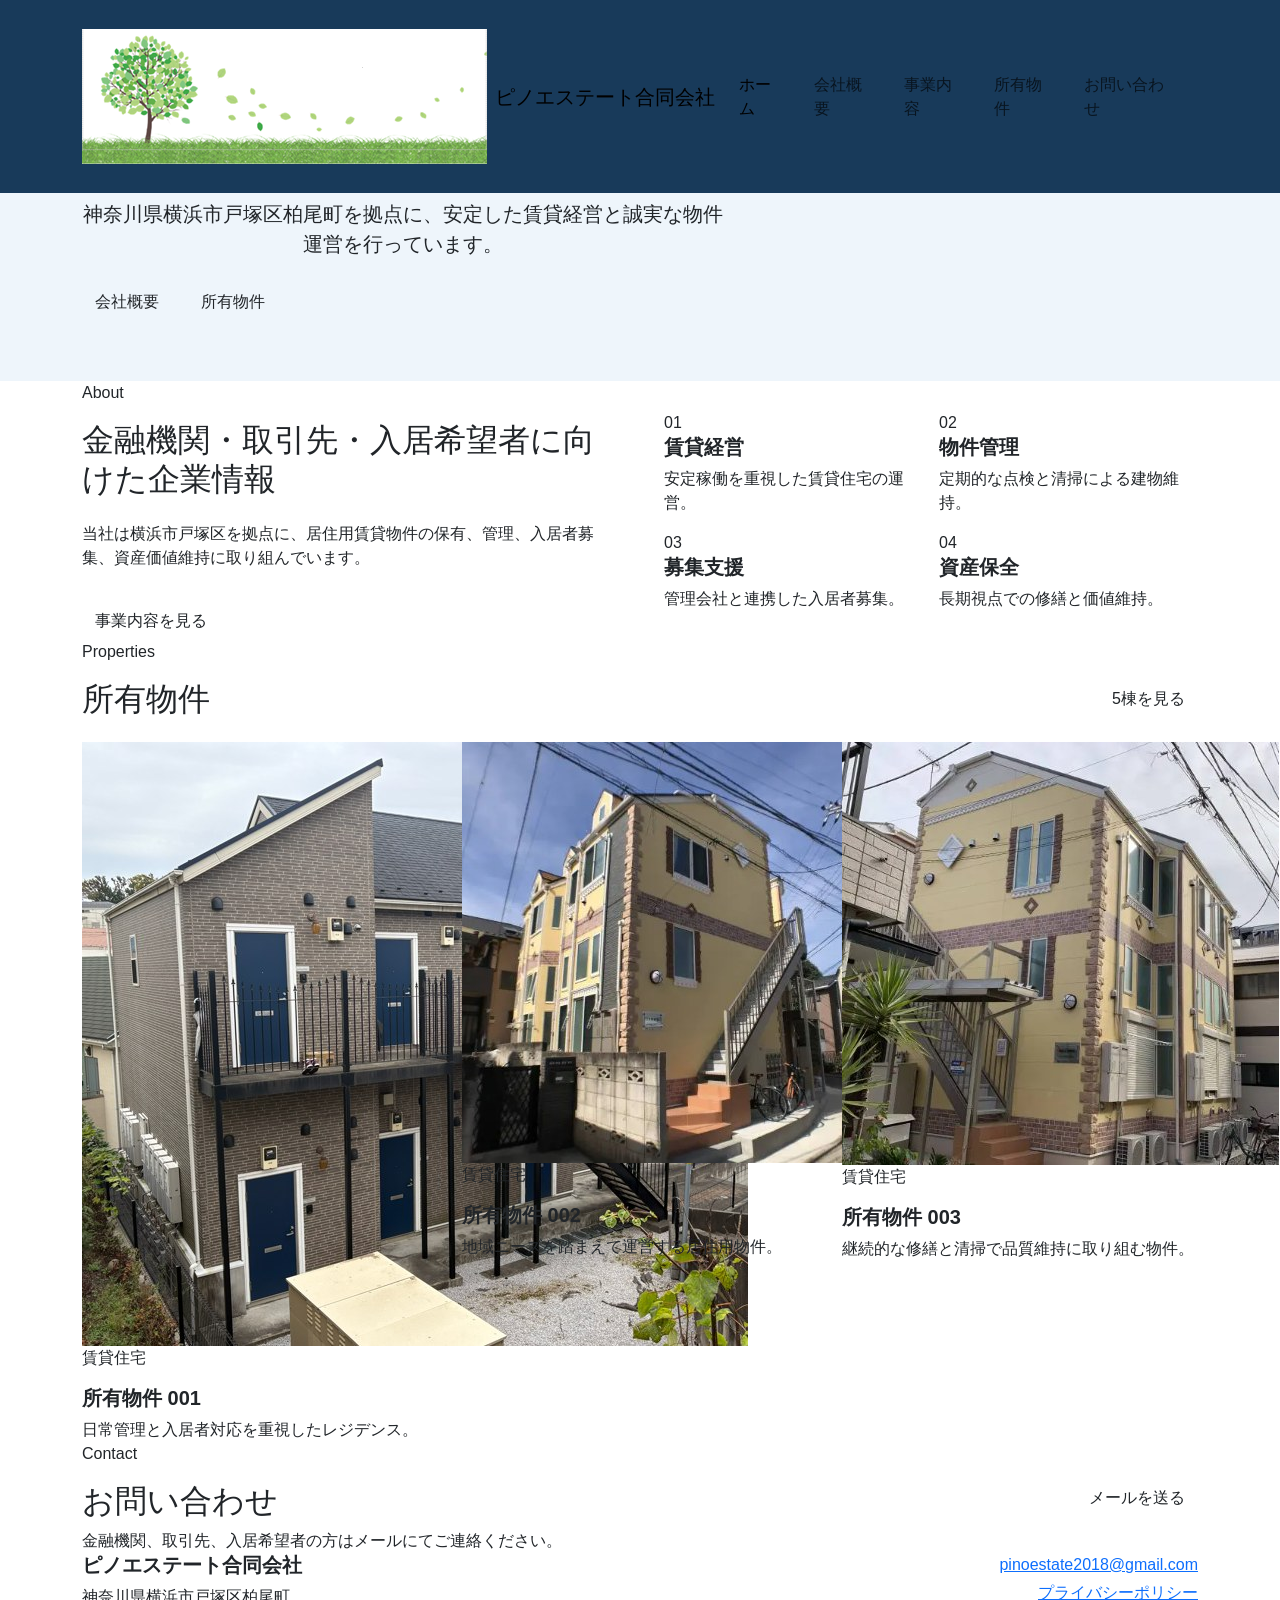
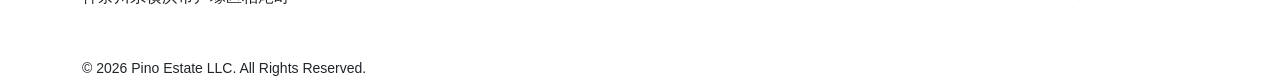
==== index.html @ c027b2e2 "Add files via upload" ====
﻿<!doctype html>
<html lang="ja">
<head>
  <meta charset="utf-8">
  <meta name="viewport" content="width=device-width, initial-scale=1">
  <title>ピノエステート合同会社 | 横浜市戸塚区の不動産賃貸経営</title>
  <meta name="description" content="ピノエステート合同会社は神奈川県横浜市戸塚区柏尾町を拠点に、不動産賃貸経営、物件管理、入居者対応を行う会社です。">
  <meta name="keywords" content="ピノエステート合同会社,不動産賃貸,横浜市,戸塚区,柏尾町,賃貸物件">
  <meta property="og:title" content="ピノエステート合同会社">
  <meta property="og:description" content="横浜市戸塚区を拠点とする不動産賃貸経営会社です。">
  <meta property="og:type" content="website">
  <meta property="og:image" content="images/hero.jpg">
  <link rel="icon" href="images/favicon.png" type="image/png">
  <link rel="preconnect" href="https://fonts.googleapis.com">
  <link rel="preconnect" href="https://fonts.gstatic.com" crossorigin>
  <link href="https://fonts.googleapis.com/css2?family=Noto+Sans+JP:wght@400;500;700;800&display=swap" rel="stylesheet">
  <link href="https://cdn.jsdelivr.net/npm/bootstrap@5.3.3/dist/css/bootstrap.min.css" rel="stylesheet">
  <link rel="stylesheet" href="css/style.css">
</head>
<body>
  <header class="site-header fixed-top">
    <nav class="navbar navbar-expand-lg">
      <div class="container">
        <a class="navbar-brand d-flex align-items-center gap-2" href="index.html">
          <img src="images/logo.png" alt="ピノエステート合同会社 ロゴ">
          <span class="brand-text">ピノエステート合同会社</span>
        </a>
        <button class="navbar-toggler" type="button" data-bs-toggle="collapse" data-bs-target="#mainNav" aria-controls="mainNav" aria-expanded="false" aria-label="メニューを開閉">
          <span class="navbar-toggler-icon"></span>
        </button>
        <div class="collapse navbar-collapse" id="mainNav">
          <ul class="navbar-nav ms-auto">
            <li class="nav-item"><a class="nav-link active" href="index.html">ホーム</a></li>
            <li class="nav-item"><a class="nav-link" href="company.html">会社概要</a></li>
            <li class="nav-item"><a class="nav-link" href="business.html">事業内容</a></li>
            <li class="nav-item"><a class="nav-link" href="properties.html">所有物件</a></li>
            <li class="nav-item"><a class="nav-link" href="contact.html">お問い合わせ</a></li>
          </ul>
        </div>
      </div>
    </nav>
  </header>

  <main>
    <section class="hero">
      <div class="container">
        <div class="row">
          <div class="col-lg-8 col-xl-7 fade-up">
            <p class="hero-subtitle mb-4">Real Estate Leasing & Asset Management</p>
            <h1 class="display-4 fw-bold mb-4">ピノエステート合同会社</h1>
            <p class="lead mb-4">神奈川県横浜市戸塚区柏尾町を拠点に、安定した賃貸経営と誠実な物件運営を行っています。</p>
            <div class="d-flex flex-wrap gap-3">
              <a class="btn btn-pino" href="company.html">会社概要</a>
              <a class="btn btn-outline-pino" href="properties.html">所有物件</a>
            </div>
          </div>
        </div>
      </div>
    </section>

    <section class="section">
      <div class="container">
        <div class="row align-items-center g-5">
          <div class="col-lg-6 fade-up">
            <p class="section-kicker">About</p>
            <h2 class="section-title mb-4">金融機関・取引先・入居希望者に向けた企業情報</h2>
            <p class="lead-text">当社は横浜市戸塚区を拠点に、居住用賃貸物件の保有、管理、入居者募集、資産価値維持に取り組んでいます。</p>
            <a class="btn btn-pino mt-3" href="business.html">事業内容を見る</a>
          </div>
          <div class="col-lg-6 fade-up">
            <div class="row g-3">
              <div class="col-sm-6">
                <div class="info-card">
                  <div class="info-icon">01</div>
                  <h3 class="h5 fw-bold">賃貸経営</h3>
                  <p class="mb-0">安定稼働を重視した賃貸住宅の運営。</p>
                </div>
              </div>
              <div class="col-sm-6">
                <div class="info-card">
                  <div class="info-icon">02</div>
                  <h3 class="h5 fw-bold">物件管理</h3>
                  <p class="mb-0">定期的な点検と清掃による建物維持。</p>
                </div>
              </div>
              <div class="col-sm-6">
                <div class="info-card">
                  <div class="info-icon">03</div>
                  <h3 class="h5 fw-bold">募集支援</h3>
                  <p class="mb-0">管理会社と連携した入居者募集。</p>
                </div>
              </div>
              <div class="col-sm-6">
                <div class="info-card">
                  <div class="info-icon">04</div>
                  <h3 class="h5 fw-bold">資産保全</h3>
                  <p class="mb-0">長期視点での修繕と価値維持。</p>
                </div>
              </div>
            </div>
          </div>
        </div>
      </div>
    </section>

    <section class="section section-soft">
      <div class="container">
        <div class="d-flex flex-column flex-lg-row justify-content-between gap-3 mb-4 fade-up">
          <div>
            <p class="section-kicker">Properties</p>
            <h2 class="section-title mb-0">所有物件</h2>
          </div>
          <a class="btn btn-pino align-self-lg-end" href="properties.html">5棟を見る</a>
        </div>
        <div class="row g-4">
          <div class="col-md-4 fade-up">
            <article class="property-card">
              <img src="images/property-001.jpg" alt="所有物件001 外観">
              <div class="property-card-body">
                <span class="property-status">賃貸住宅</span>
                <h3 class="h5 fw-bold mt-3">所有物件 001</h3>
                <p class="mb-0">日常管理と入居者対応を重視したレジデンス。</p>
              </div>
            </article>
          </div>
          <div class="col-md-4 fade-up">
            <article class="property-card">
              <img src="images/property-002.jpg" alt="所有物件002 外観">
              <div class="property-card-body">
                <span class="property-status">賃貸住宅</span>
                <h3 class="h5 fw-bold mt-3">所有物件 002</h3>
                <p class="mb-0">地域ニーズを踏まえて運営する居住用物件。</p>
              </div>
            </article>
          </div>
          <div class="col-md-4 fade-up">
            <article class="property-card">
              <img src="images/property-003.jpg" alt="所有物件003 外観">
              <div class="property-card-body">
                <span class="property-status">賃貸住宅</span>
                <h3 class="h5 fw-bold mt-3">所有物件 003</h3>
                <p class="mb-0">継続的な修繕と清掃で品質維持に取り組む物件。</p>
              </div>
            </article>
          </div>
        </div>
      </div>
    </section>

    <section class="section">
      <div class="container">
        <div class="contact-panel fade-up">
          <div class="row align-items-center g-4">
            <div class="col-lg-8">
              <p class="section-kicker">Contact</p>
              <h2 class="section-title mb-2">お問い合わせ</h2>
              <p class="mb-0">金融機関、取引先、入居希望者の方はメールにてご連絡ください。</p>
            </div>
            <div class="col-lg-4 text-lg-end">
              <a class="btn btn-pino" href="mailto:pinoestate2018@gmail.com">メールを送る</a>
            </div>
          </div>
        </div>
      </div>
    </section>
  </main>

  <footer class="footer">
    <div class="container">
      <div class="row g-4">
        <div class="col-lg-6">
          <h2 class="h5 fw-bold">ピノエステート合同会社</h2>
          <p class="mb-0">神奈川県横浜市戸塚区柏尾町</p>
        </div>
        <div class="col-lg-6 text-lg-end">
          <p class="mb-1"><a href="mailto:pinoestate2018@gmail.com">pinoestate2018@gmail.com</a></p>
          <p class="mb-0"><a href="privacy.html">プライバシーポリシー</a></p>
        </div>
      </div>
      <hr class="border-light opacity-25 my-4">
      <p class="small mb-0">&copy; 2026 Pino Estate LLC. All Rights Reserved.</p>
    </div>
  </footer>

  <script src="https://cdn.jsdelivr.net/npm/bootstrap@5.3.3/dist/js/bootstrap.bundle.min.js"></script>
  <script src="js/script.js"></script>
</body>
</html>
---- css/style.css ----
body{font-family:sans-serif;margin:0}header{background:#183a5a;color:#fff;padding:16px}nav a{color:#fff;margin-right:12px}.hero{padding:60px;text-align:center;background:#eef5fb}
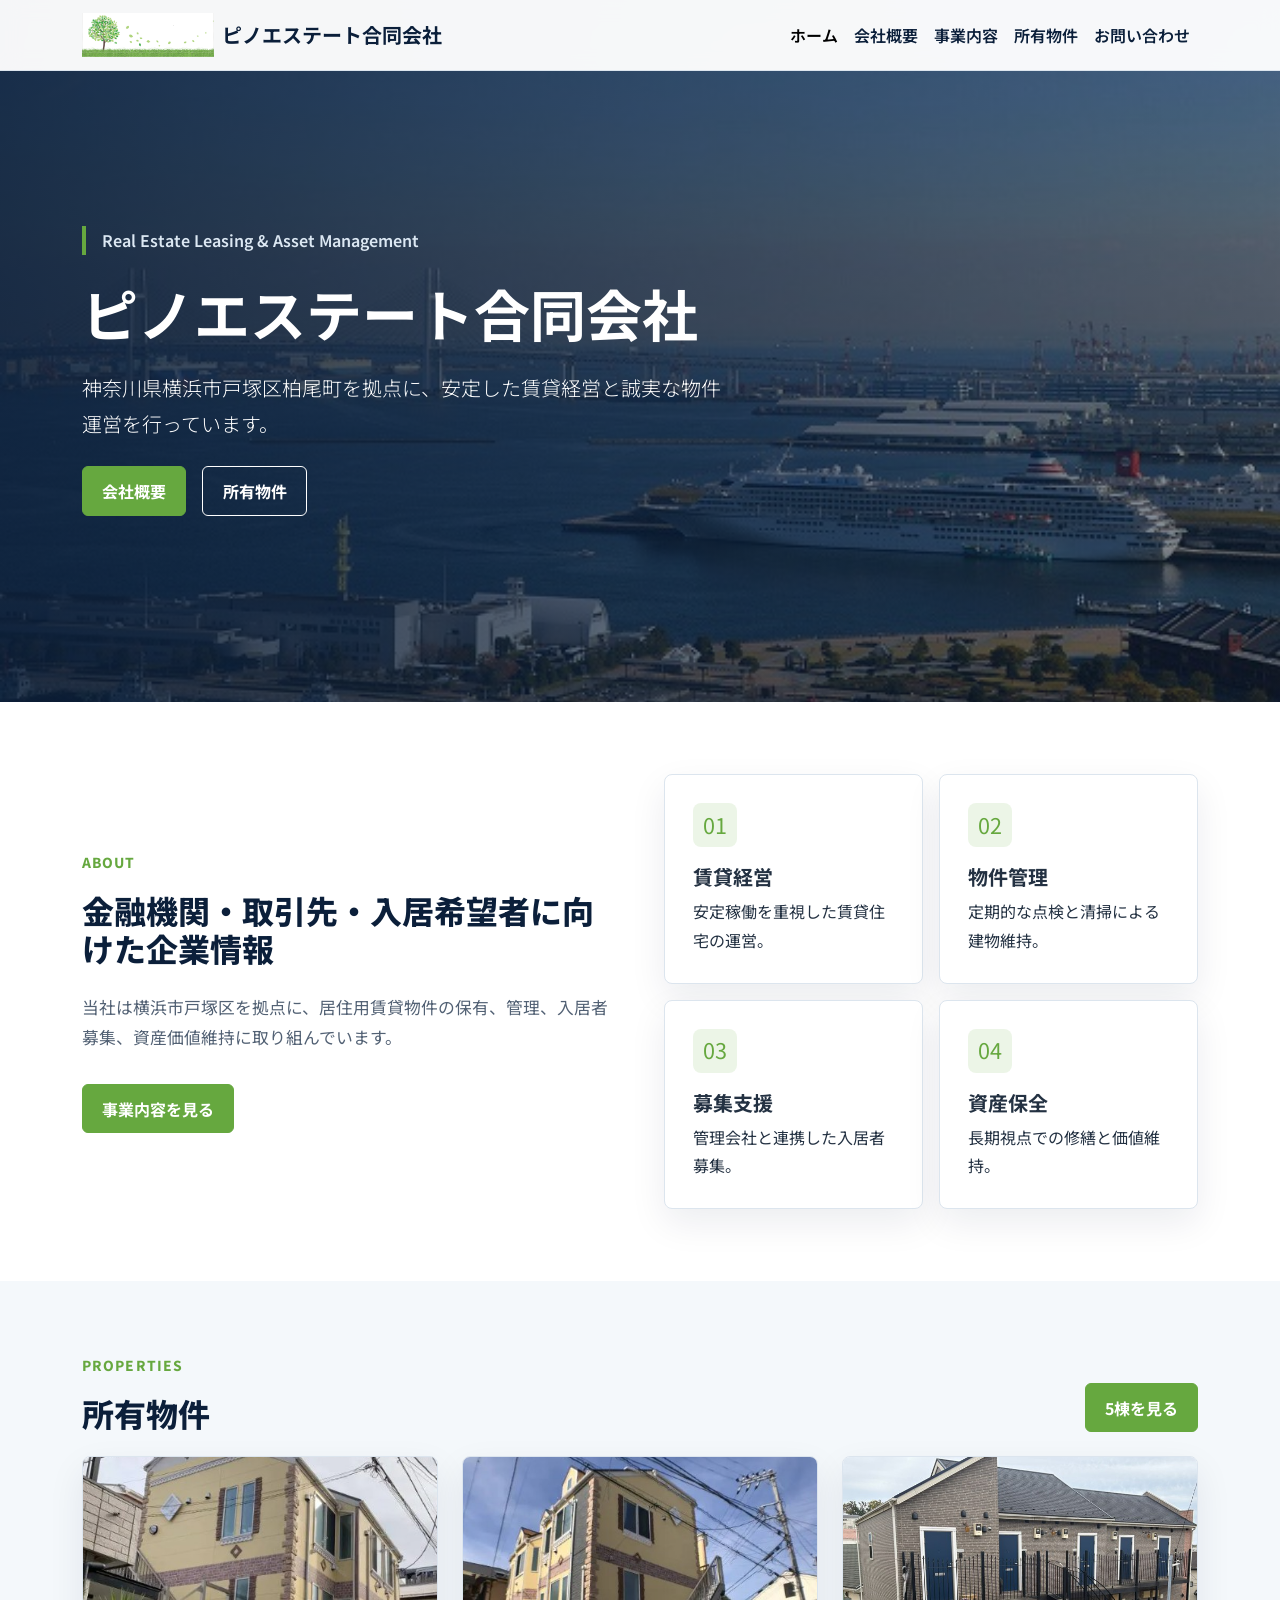
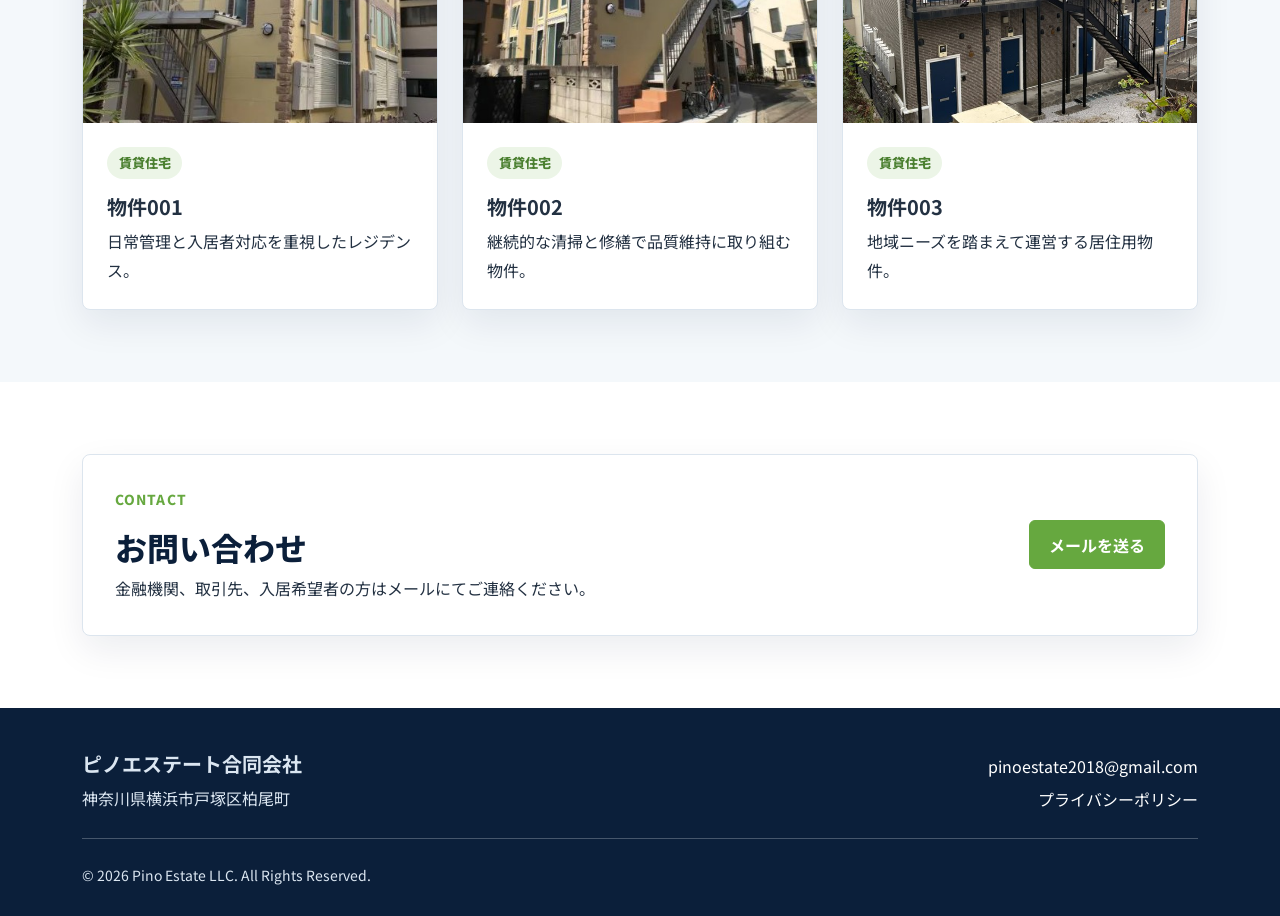
==== commit c6e3f6d2: "Add files via upload" ====
--- a/index.html
+++ b/index.html
@@ -118,7 +118,7 @@
               <img src="images/property-001.jpg" alt="所有物件001 外観">
               <div class="property-card-body">
                 <span class="property-status">賃貸住宅</span>
-                <h3 class="h5 fw-bold mt-3">所有物件 001</h3>
+                <h3 class="h5 fw-bold mt-3">物件001</h3>
                 <p class="mb-0">日常管理と入居者対応を重視したレジデンス。</p>
               </div>
             </article>
@@ -128,8 +128,8 @@
               <img src="images/property-002.jpg" alt="所有物件002 外観">
               <div class="property-card-body">
                 <span class="property-status">賃貸住宅</span>
-                <h3 class="h5 fw-bold mt-3">所有物件 002</h3>
-                <p class="mb-0">地域ニーズを踏まえて運営する居住用物件。</p>
+                <h3 class="h5 fw-bold mt-3">物件002</h3>
+                <p class="mb-0">継続的な清掃と修繕で品質維持に取り組む物件。</p>
               </div>
             </article>
           </div>
@@ -138,8 +138,8 @@
               <img src="images/property-003.jpg" alt="所有物件003 外観">
               <div class="property-card-body">
                 <span class="property-status">賃貸住宅</span>
-                <h3 class="h5 fw-bold mt-3">所有物件 003</h3>
-                <p class="mb-0">継続的な修繕と清掃で品質維持に取り組む物件。</p>
+                <h3 class="h5 fw-bold mt-3">物件003</h3>
+                <p class="mb-0">地域ニーズを踏まえて運営する居住用物件。</p>
               </div>
             </article>
           </div>
--- a/css/style.css
+++ b/css/style.css
@@ -1 +1,257 @@
-body{font-family:sans-serif;margin:0}header{background:#183a5a;color:#fff;padding:16px}nav a{color:#fff;margin-right:12px}.hero{padding:60px;text-align:center;background:#eef5fb}
+:root {
+  --pino-navy: #0b1f3a;
+  --pino-navy-soft: #163456;
+  --pino-green: #66a83f;
+  --pino-mist: #f4f8fb;
+  --pino-line: #dce5ee;
+  --pino-text: #233142;
+}
+
+html {
+  scroll-behavior: smooth;
+}
+
+body {
+  color: var(--pino-text);
+  font-family: "Noto Sans JP", system-ui, -apple-system, BlinkMacSystemFont, "Segoe UI", sans-serif;
+  line-height: 1.8;
+}
+
+a {
+  color: var(--pino-navy-soft);
+}
+
+.site-header {
+  background: rgba(255, 255, 255, 0.96);
+  border-bottom: 1px solid var(--pino-line);
+  backdrop-filter: blur(10px);
+}
+
+.navbar-brand img {
+  height: 44px;
+  width: auto;
+}
+
+.brand-text {
+  color: var(--pino-navy);
+  font-weight: 700;
+  letter-spacing: 0;
+}
+
+.nav-link {
+  color: var(--pino-navy);
+  font-weight: 600;
+}
+
+.nav-link.active,
+.nav-link:hover {
+  color: var(--pino-green);
+}
+
+.hero {
+  min-height: 78vh;
+  background:
+    linear-gradient(90deg, rgba(11, 31, 58, 0.88), rgba(11, 31, 58, 0.46)),
+    url("../images/hero.jpg") center / cover no-repeat;
+  color: #fff;
+  display: flex;
+  align-items: center;
+  padding: 112px 0 72px;
+}
+
+.hero-subtitle {
+  border-left: 4px solid var(--pino-green);
+  color: #dce8f3;
+  font-weight: 600;
+  padding-left: 1rem;
+}
+
+.page-hero {
+  background: linear-gradient(135deg, var(--pino-navy), var(--pino-navy-soft));
+  color: #fff;
+  padding: 132px 0 68px;
+}
+
+.section {
+  padding: 72px 0;
+}
+
+.section-soft {
+  background: var(--pino-mist);
+}
+
+.section-title {
+  color: var(--pino-navy);
+  font-weight: 800;
+  letter-spacing: 0;
+}
+
+.section-kicker {
+  color: var(--pino-green);
+  font-size: 0.86rem;
+  font-weight: 800;
+  letter-spacing: 0.08em;
+  text-transform: uppercase;
+}
+
+.lead-text {
+  color: #526174;
+  font-size: 1.05rem;
+}
+
+.btn-pino {
+  background: var(--pino-green);
+  border-color: var(--pino-green);
+  color: #fff;
+  font-weight: 700;
+  padding: 0.72rem 1.2rem;
+}
+
+.btn-pino:hover {
+  background: #558d35;
+  border-color: #558d35;
+  color: #fff;
+}
+
+.btn-outline-pino {
+  border-color: #fff;
+  color: #fff;
+  font-weight: 700;
+  padding: 0.72rem 1.2rem;
+}
+
+.btn-outline-pino:hover {
+  background: #fff;
+  color: var(--pino-navy);
+}
+
+.info-card,
+.property-card,
+.contact-panel {
+  background: #fff;
+  border: 1px solid var(--pino-line);
+  border-radius: 8px;
+  box-shadow: 0 14px 36px rgba(11, 31, 58, 0.08);
+  height: 100%;
+}
+
+.info-card {
+  padding: 28px;
+}
+
+.info-icon {
+  align-items: center;
+  background: rgba(102, 168, 63, 0.12);
+  border-radius: 8px;
+  color: var(--pino-green);
+  display: inline-flex;
+  font-size: 1.35rem;
+  height: 44px;
+  justify-content: center;
+  margin-bottom: 18px;
+  width: 44px;
+}
+
+.property-card {
+  overflow: hidden;
+}
+
+.property-card img {
+  aspect-ratio: 4 / 3;
+  height: auto;
+  object-fit: cover;
+  width: 100%;
+}
+
+.property-card-body {
+  padding: 24px;
+}
+
+.property-status {
+  background: rgba(102, 168, 63, 0.12);
+  border-radius: 999px;
+  color: #4a7f2f;
+  display: inline-block;
+  font-size: 0.82rem;
+  font-weight: 800;
+  padding: 0.28rem 0.72rem;
+}
+
+.table-pino th {
+  background: var(--pino-mist);
+  color: var(--pino-navy);
+  font-weight: 800;
+  width: 30%;
+}
+
+.business-image {
+  border-radius: 8px;
+  box-shadow: 0 18px 42px rgba(11, 31, 58, 0.14);
+  width: 100%;
+}
+
+.contact-panel {
+  padding: 32px;
+}
+
+.footer {
+  background: var(--pino-navy);
+  color: #dbe6f1;
+  padding: 44px 0 28px;
+}
+
+.footer a {
+  color: #fff;
+  text-decoration: none;
+}
+
+.footer a:hover {
+  color: #bce19d;
+}
+
+.fade-up {
+  opacity: 0;
+  transform: translateY(22px);
+  transition: opacity 0.7s ease, transform 0.7s ease;
+}
+
+.fade-up.is-visible {
+  opacity: 1;
+  transform: translateY(0);
+}
+
+@media (max-width: 991.98px) {
+  .hero {
+    min-height: 68vh;
+    padding-top: 104px;
+  }
+
+  .navbar-brand img {
+    height: 36px;
+  }
+
+  .brand-text {
+    font-size: 0.95rem;
+  }
+}
+
+@media (max-width: 575.98px) {
+  .hero,
+  .page-hero {
+    padding-left: 4px;
+    padding-right: 4px;
+  }
+
+  .display-4 {
+    font-size: 2.18rem;
+  }
+
+  .section {
+    padding: 52px 0;
+  }
+
+  .contact-panel,
+  .info-card {
+    padding: 24px;
+  }
+}
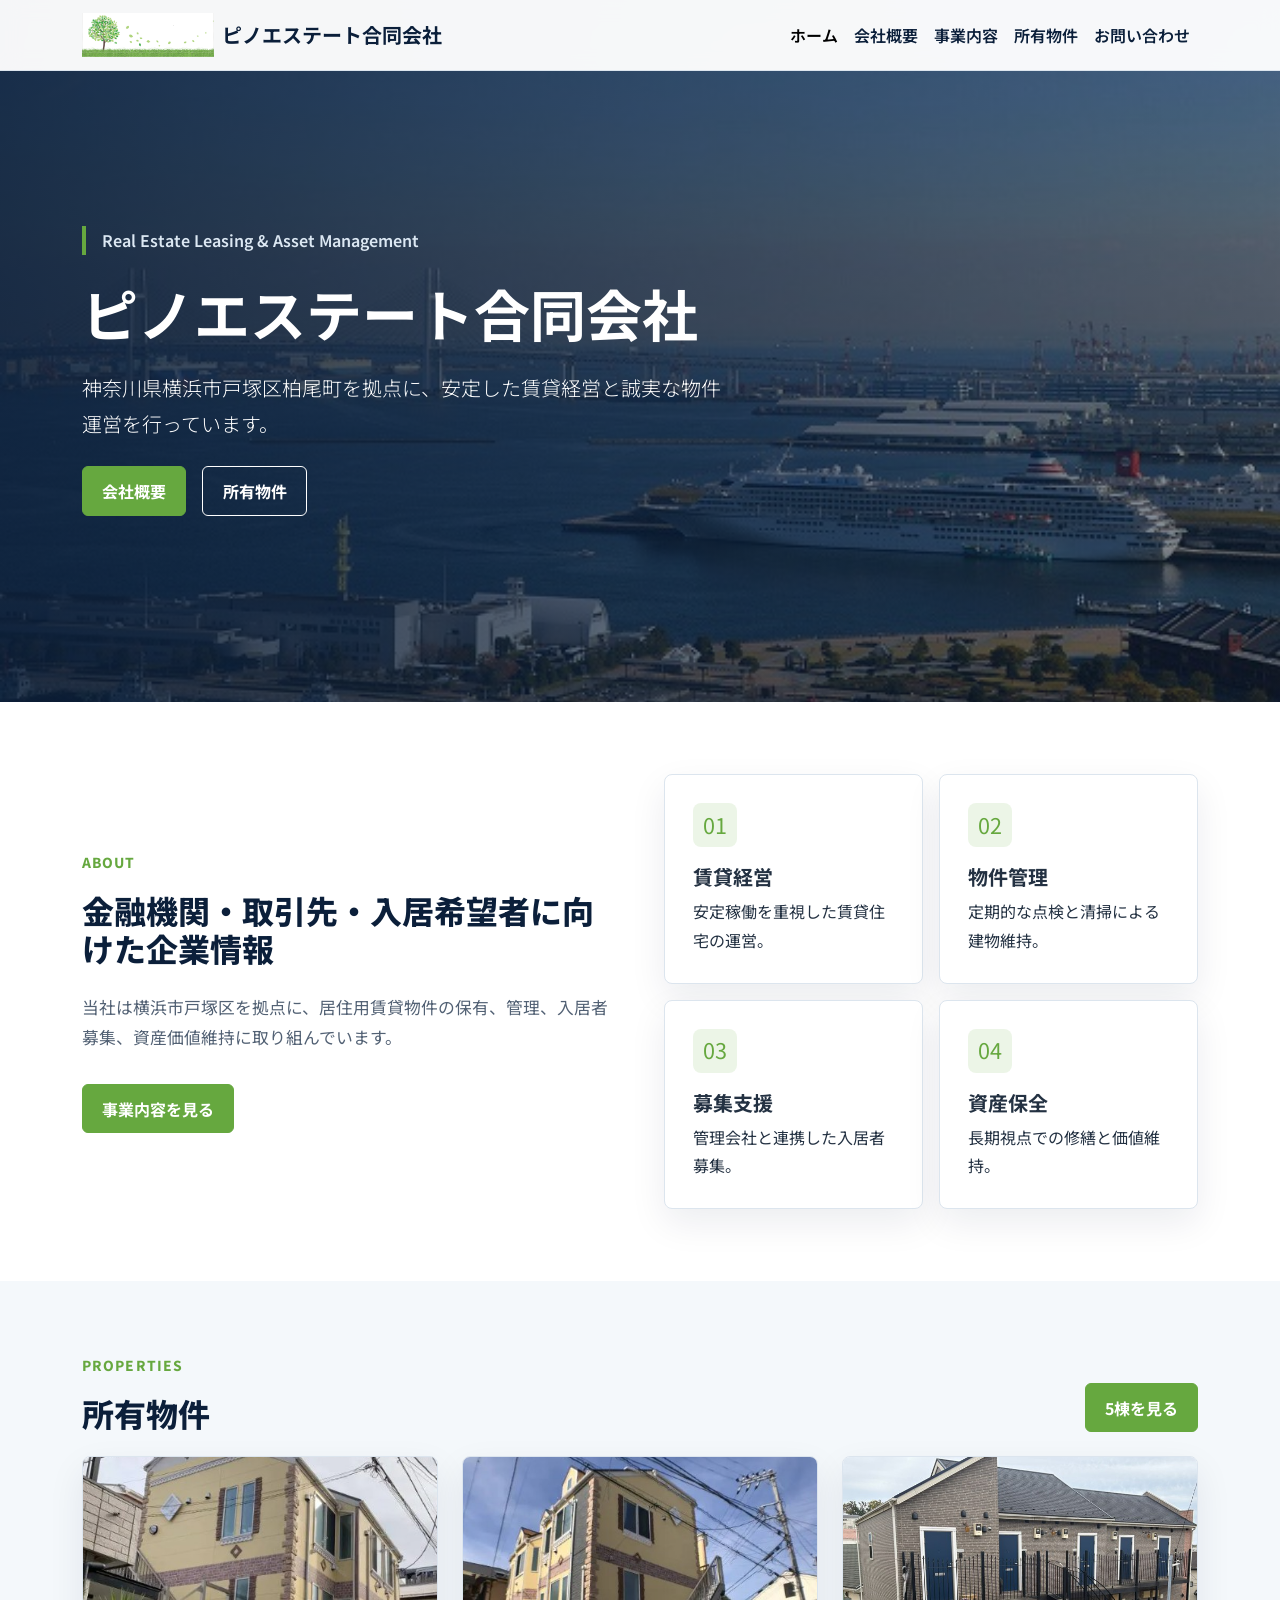
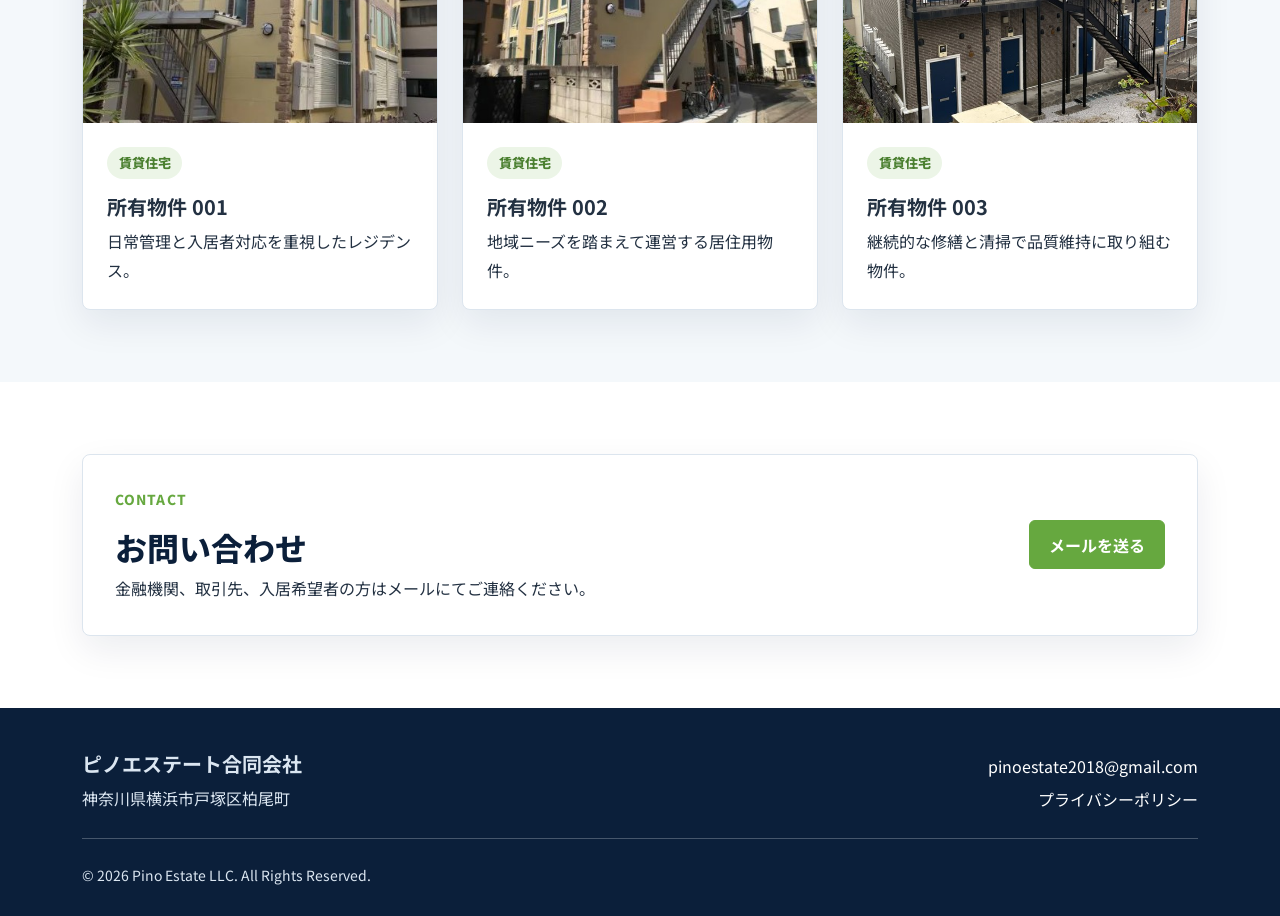
==== commit 0bd66cf0: "Add files via upload" ====
--- a/index.html
+++ b/index.html
@@ -118,7 +118,7 @@
               <img src="images/property-001.jpg" alt="所有物件001 外観">
               <div class="property-card-body">
                 <span class="property-status">賃貸住宅</span>
-                <h3 class="h5 fw-bold mt-3">物件001</h3>
+                <h3 class="h5 fw-bold mt-3">所有物件 001</h3>
                 <p class="mb-0">日常管理と入居者対応を重視したレジデンス。</p>
               </div>
             </article>
@@ -128,8 +128,8 @@
               <img src="images/property-002.jpg" alt="所有物件002 外観">
               <div class="property-card-body">
                 <span class="property-status">賃貸住宅</span>
-                <h3 class="h5 fw-bold mt-3">物件002</h3>
-                <p class="mb-0">継続的な清掃と修繕で品質維持に取り組む物件。</p>
+                <h3 class="h5 fw-bold mt-3">所有物件 002</h3>
+                <p class="mb-0">地域ニーズを踏まえて運営する居住用物件。</p>
               </div>
             </article>
           </div>
@@ -138,8 +138,8 @@
               <img src="images/property-003.jpg" alt="所有物件003 外観">
               <div class="property-card-body">
                 <span class="property-status">賃貸住宅</span>
-                <h3 class="h5 fw-bold mt-3">物件003</h3>
-                <p class="mb-0">地域ニーズを踏まえて運営する居住用物件。</p>
+                <h3 class="h5 fw-bold mt-3">所有物件 003</h3>
+                <p class="mb-0">継続的な修繕と清掃で品質維持に取り組む物件。</p>
               </div>
             </article>
           </div>
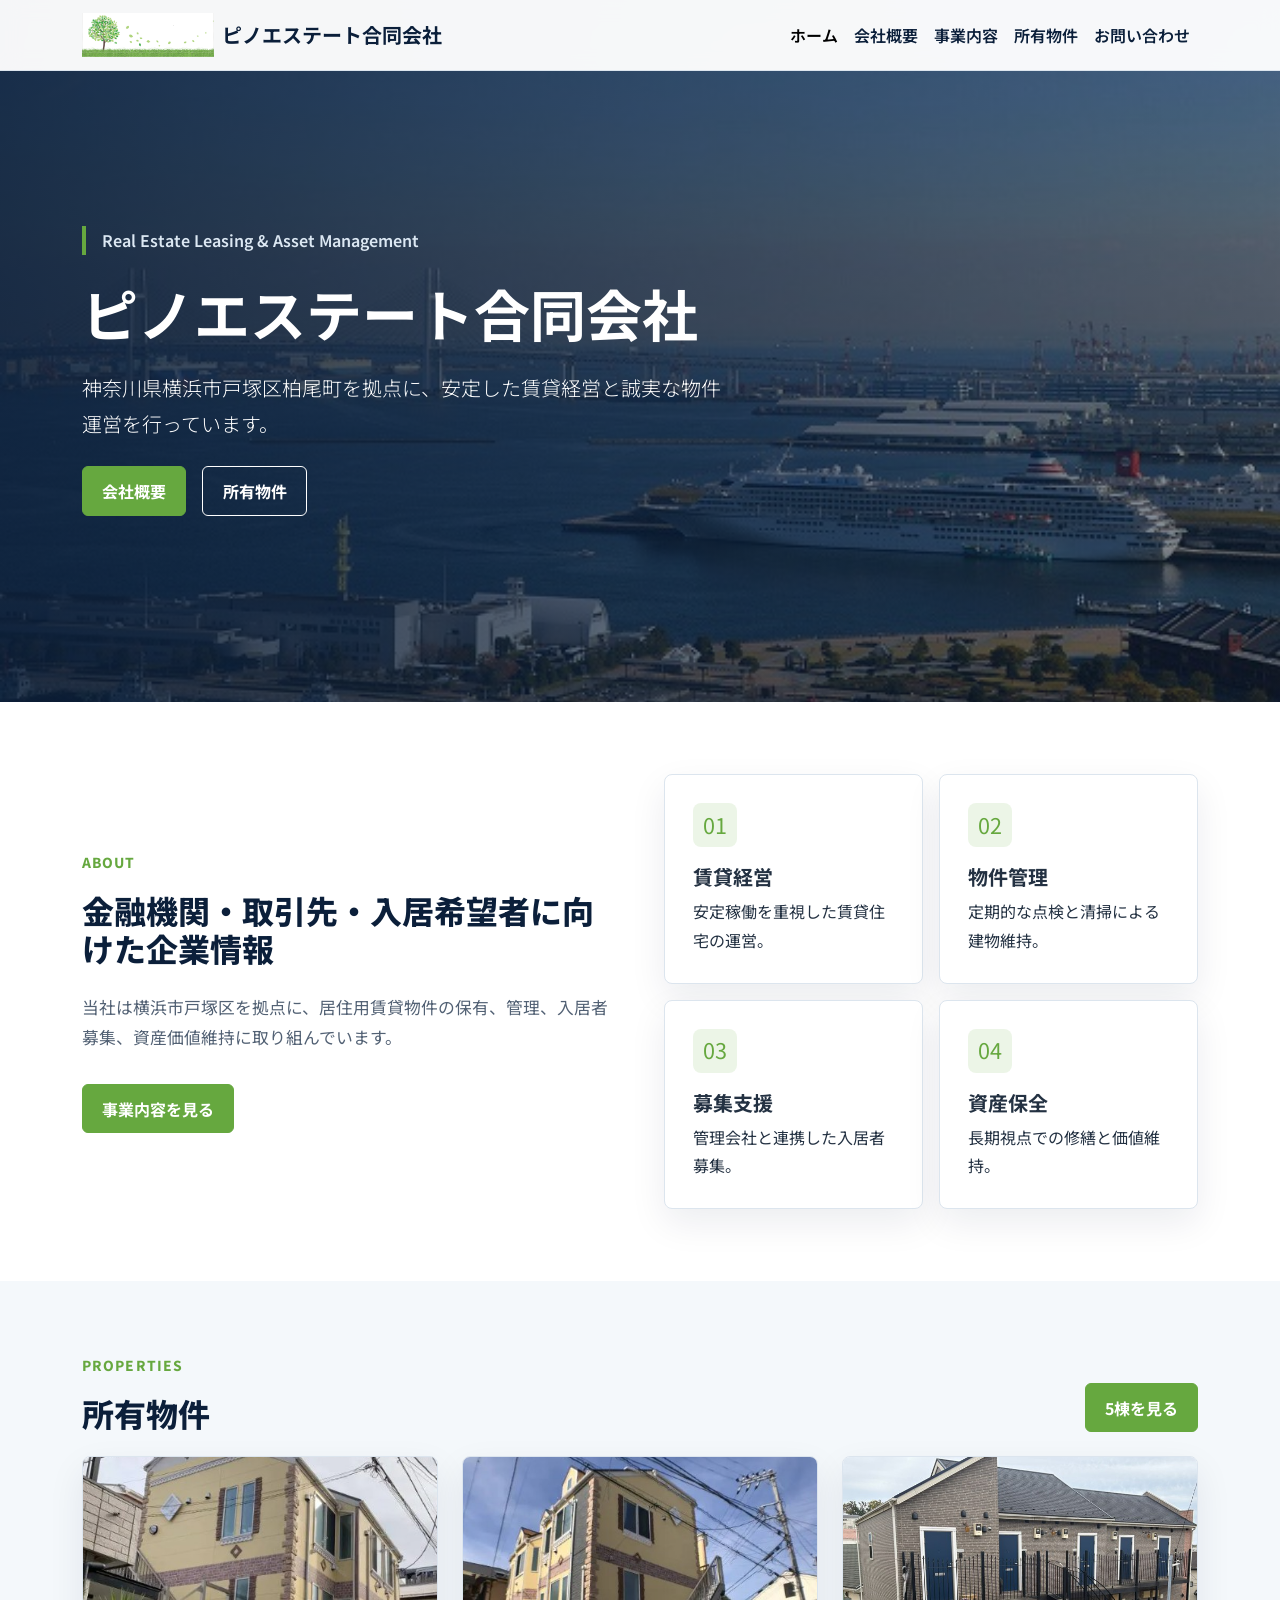
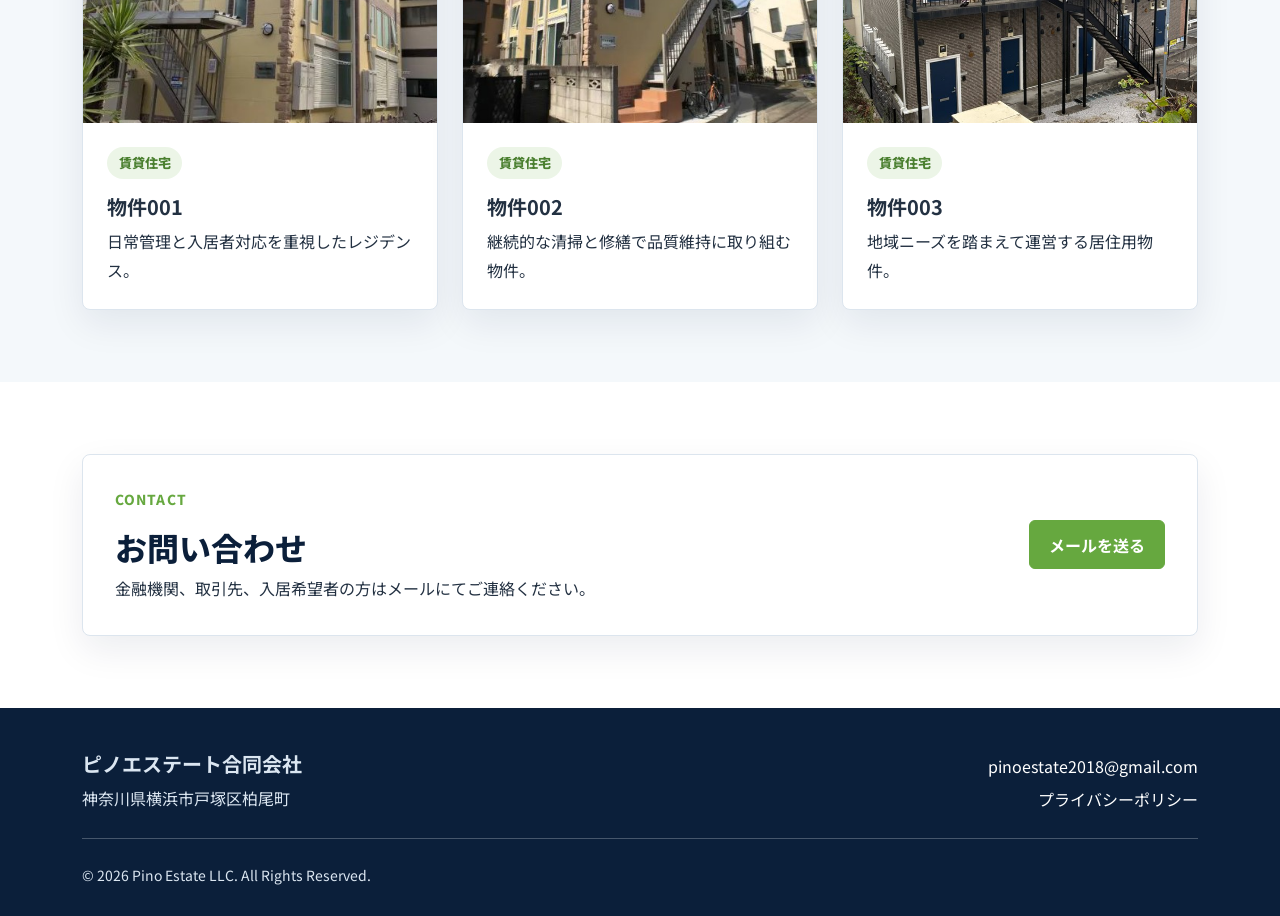
==== commit 910f08fc: "Add files via upload" ====
--- a/index.html
+++ b/index.html
@@ -118,7 +118,7 @@
               <img src="images/property-001.jpg" alt="所有物件001 外観">
               <div class="property-card-body">
                 <span class="property-status">賃貸住宅</span>
-                <h3 class="h5 fw-bold mt-3">所有物件 001</h3>
+                <h3 class="h5 fw-bold mt-3">物件001</h3>
                 <p class="mb-0">日常管理と入居者対応を重視したレジデンス。</p>
               </div>
             </article>
@@ -128,8 +128,8 @@
               <img src="images/property-002.jpg" alt="所有物件002 外観">
               <div class="property-card-body">
                 <span class="property-status">賃貸住宅</span>
-                <h3 class="h5 fw-bold mt-3">所有物件 002</h3>
-                <p class="mb-0">地域ニーズを踏まえて運営する居住用物件。</p>
+                <h3 class="h5 fw-bold mt-3">物件002</h3>
+                <p class="mb-0">継続的な清掃と修繕で品質維持に取り組む物件。</p>
               </div>
             </article>
           </div>
@@ -138,8 +138,8 @@
               <img src="images/property-003.jpg" alt="所有物件003 外観">
               <div class="property-card-body">
                 <span class="property-status">賃貸住宅</span>
-                <h3 class="h5 fw-bold mt-3">所有物件 003</h3>
-                <p class="mb-0">継続的な修繕と清掃で品質維持に取り組む物件。</p>
+                <h3 class="h5 fw-bold mt-3">物件003</h3>
+                <p class="mb-0">地域ニーズを踏まえて運営する居住用物件。</p>
               </div>
             </article>
           </div>
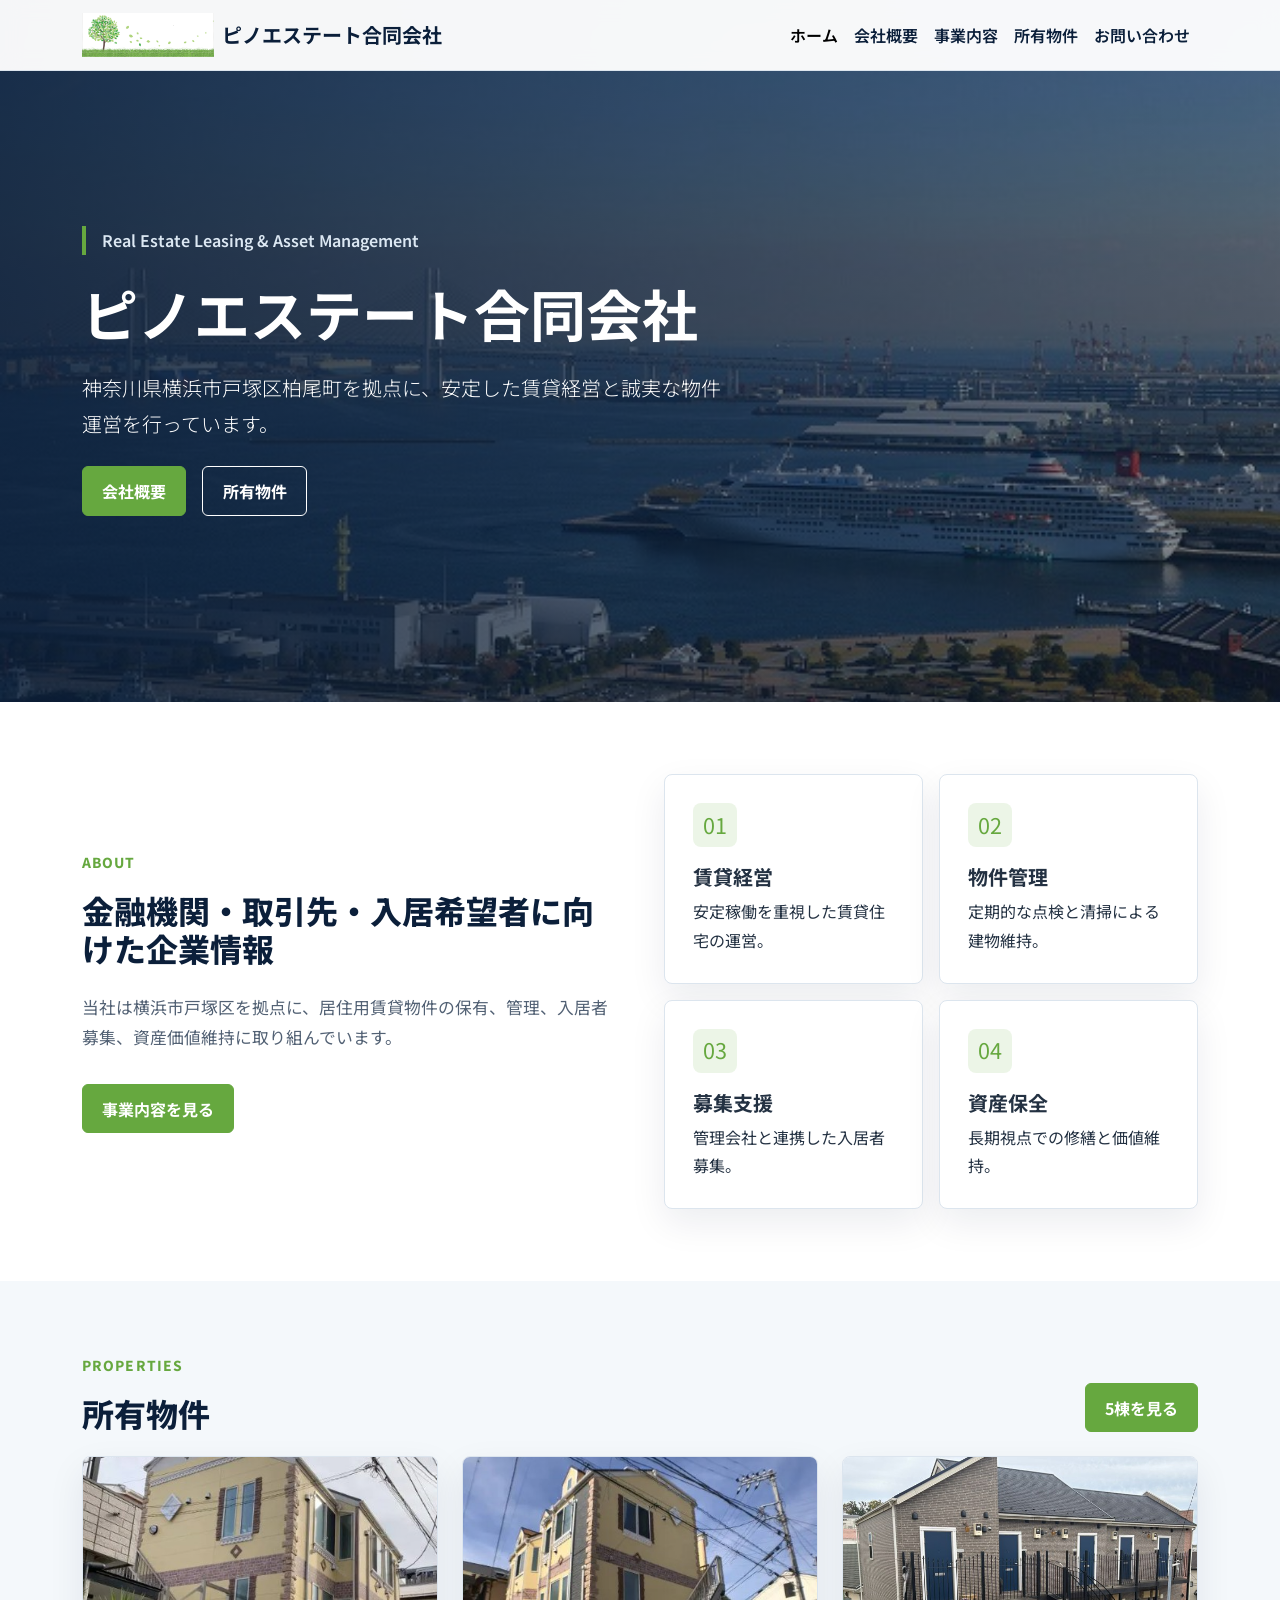
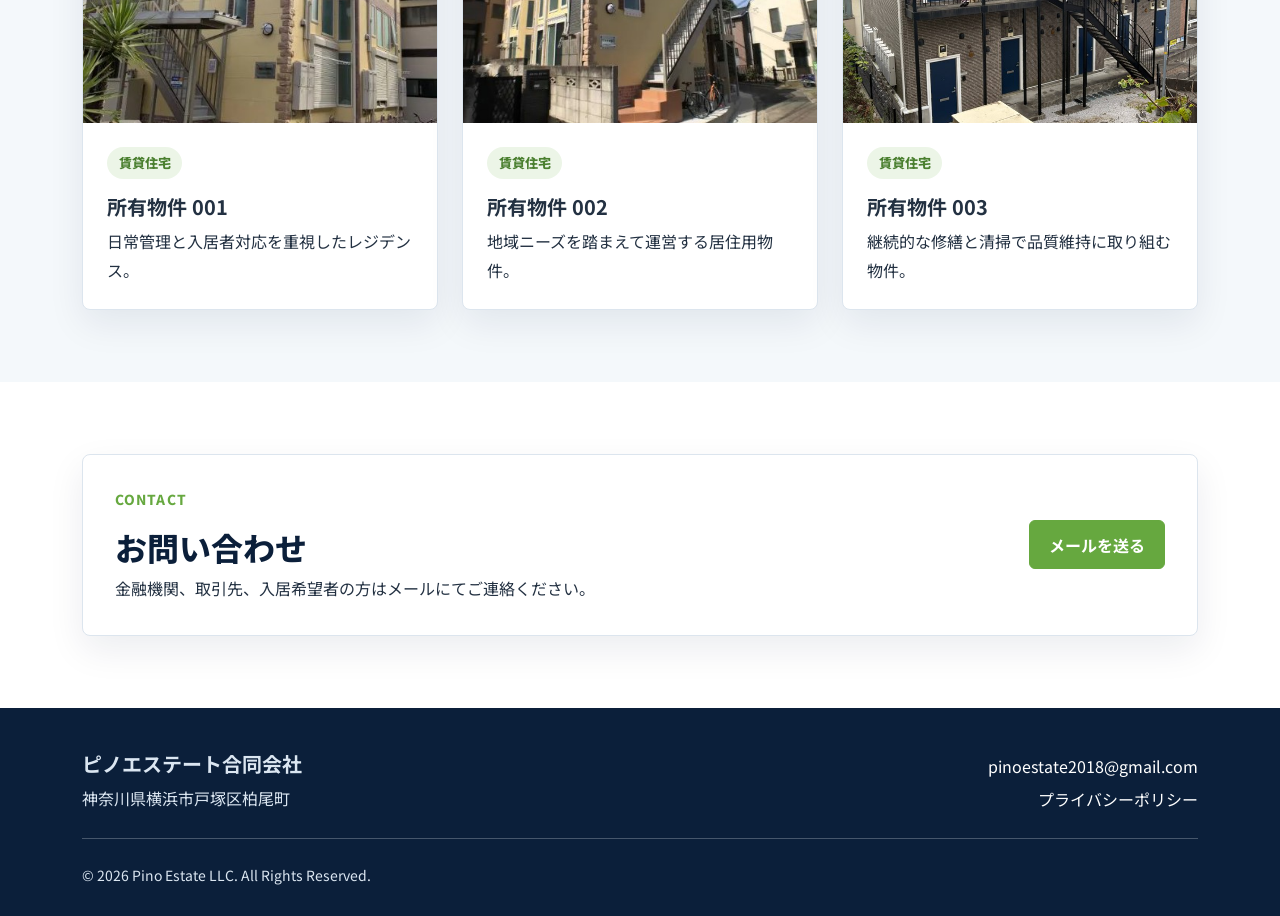
==== commit 3a158458: "Add files via upload" ====
--- a/index.html
+++ b/index.html
@@ -118,7 +118,7 @@
               <img src="images/property-001.jpg" alt="所有物件001 外観">
               <div class="property-card-body">
                 <span class="property-status">賃貸住宅</span>
-                <h3 class="h5 fw-bold mt-3">物件001</h3>
+                <h3 class="h5 fw-bold mt-3">所有物件 001</h3>
                 <p class="mb-0">日常管理と入居者対応を重視したレジデンス。</p>
               </div>
             </article>
@@ -128,8 +128,8 @@
               <img src="images/property-002.jpg" alt="所有物件002 外観">
               <div class="property-card-body">
                 <span class="property-status">賃貸住宅</span>
-                <h3 class="h5 fw-bold mt-3">物件002</h3>
-                <p class="mb-0">継続的な清掃と修繕で品質維持に取り組む物件。</p>
+                <h3 class="h5 fw-bold mt-3">所有物件 002</h3>
+                <p class="mb-0">地域ニーズを踏まえて運営する居住用物件。</p>
               </div>
             </article>
           </div>
@@ -138,8 +138,8 @@
               <img src="images/property-003.jpg" alt="所有物件003 外観">
               <div class="property-card-body">
                 <span class="property-status">賃貸住宅</span>
-                <h3 class="h5 fw-bold mt-3">物件003</h3>
-                <p class="mb-0">地域ニーズを踏まえて運営する居住用物件。</p>
+                <h3 class="h5 fw-bold mt-3">所有物件 003</h3>
+                <p class="mb-0">継続的な修繕と清掃で品質維持に取り組む物件。</p>
               </div>
             </article>
           </div>
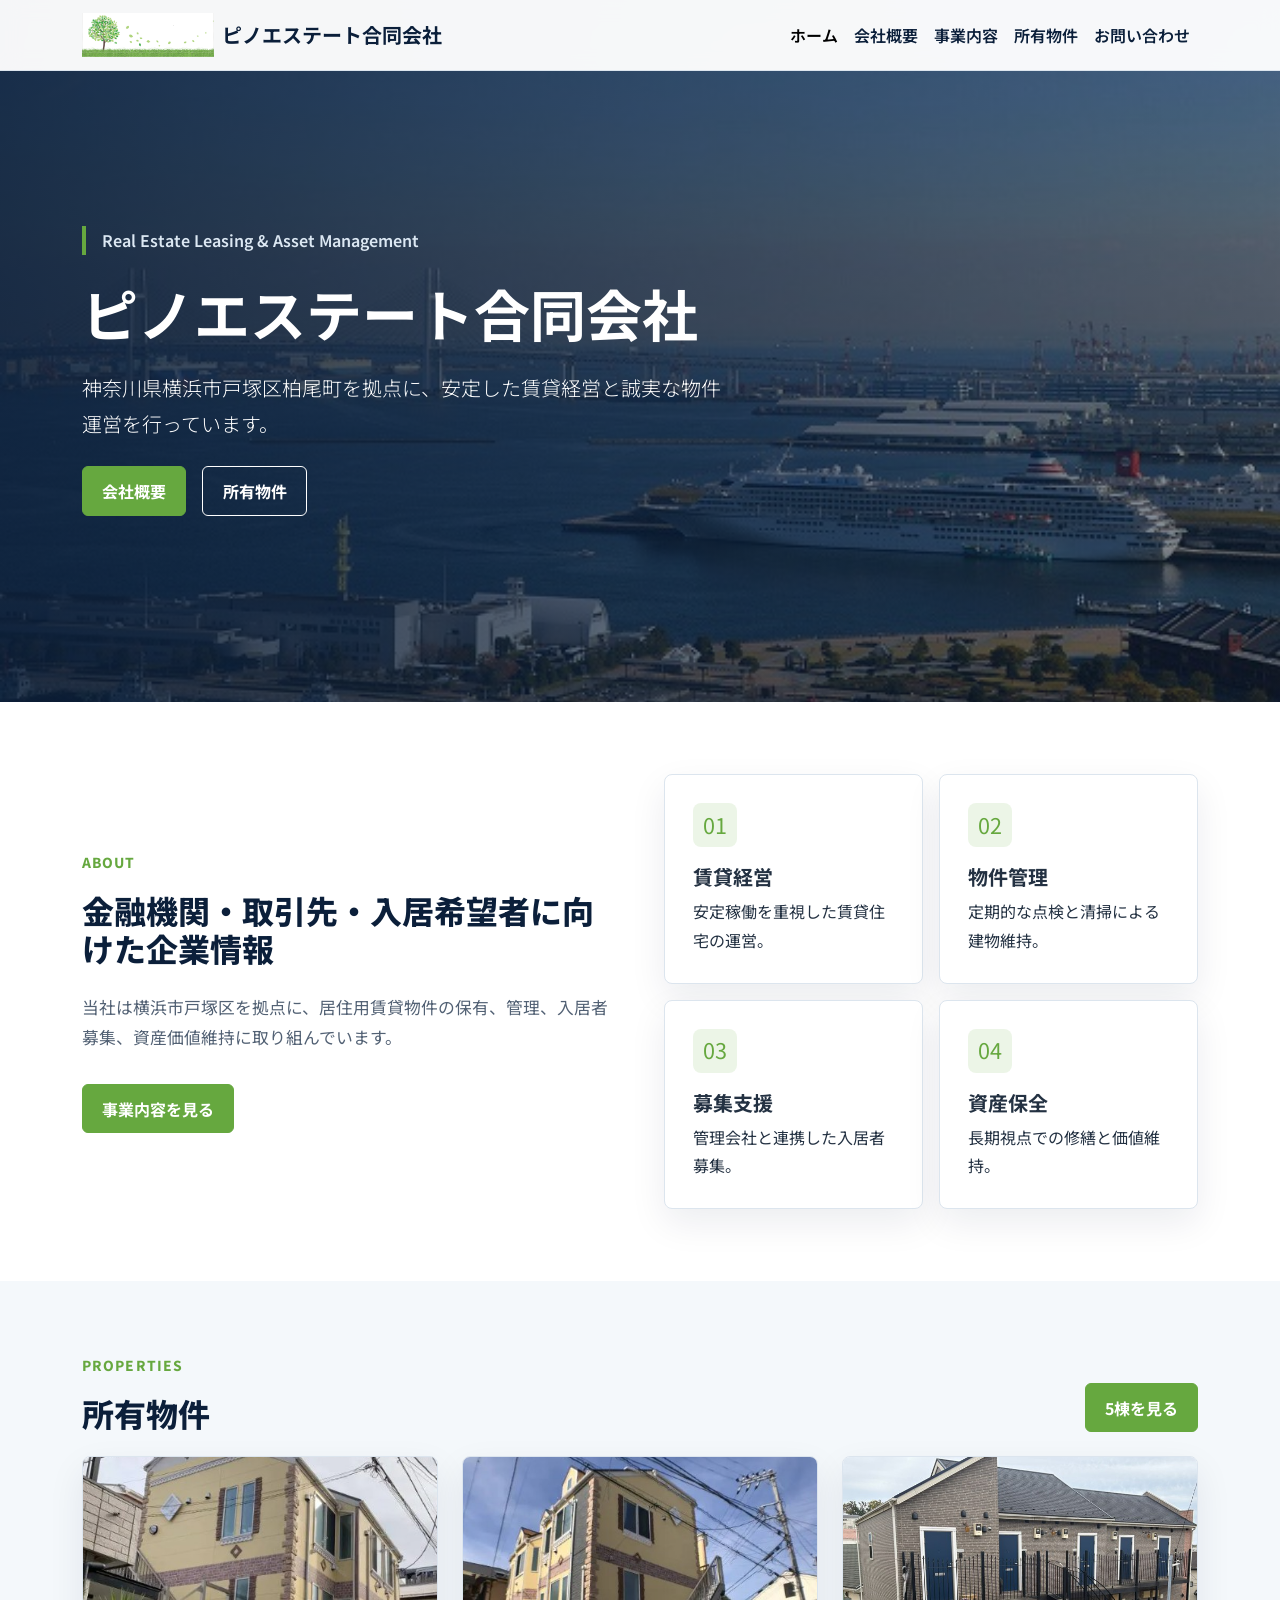
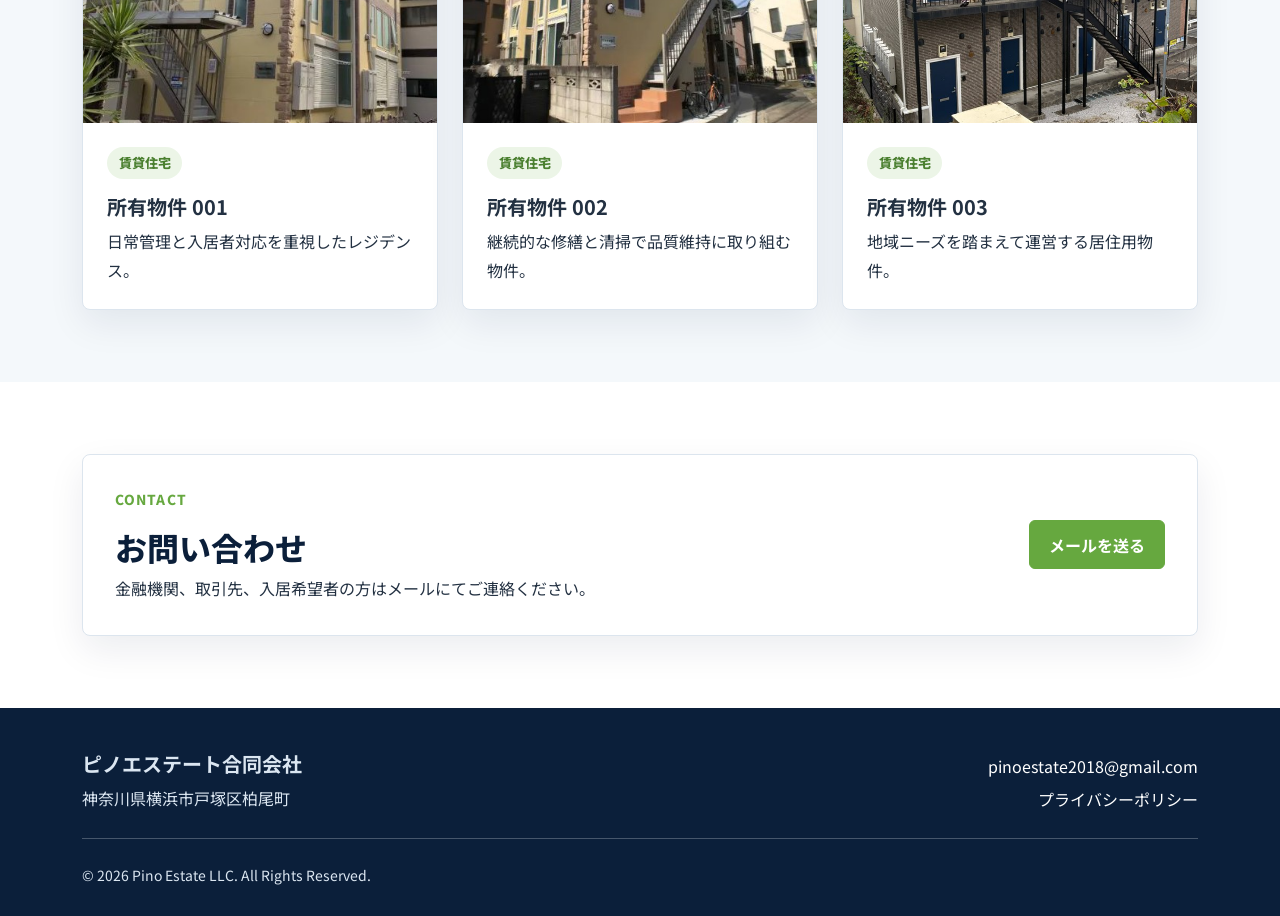
==== commit 591cb578: "Update index.html" ====
--- a/index.html
+++ b/index.html
@@ -129,7 +129,7 @@
               <div class="property-card-body">
                 <span class="property-status">賃貸住宅</span>
                 <h3 class="h5 fw-bold mt-3">所有物件 002</h3>
-                <p class="mb-0">地域ニーズを踏まえて運営する居住用物件。</p>
+                <p class="mb-0">継続的な修繕と清掃で品質維持に取り組む物件。</p>
               </div>
             </article>
           </div>
@@ -139,7 +139,7 @@
               <div class="property-card-body">
                 <span class="property-status">賃貸住宅</span>
                 <h3 class="h5 fw-bold mt-3">所有物件 003</h3>
-                <p class="mb-0">継続的な修繕と清掃で品質維持に取り組む物件。</p>
+                <p class="mb-0">地域ニーズを踏まえて運営する居住用物件。</p>
               </div>
             </article>
           </div>
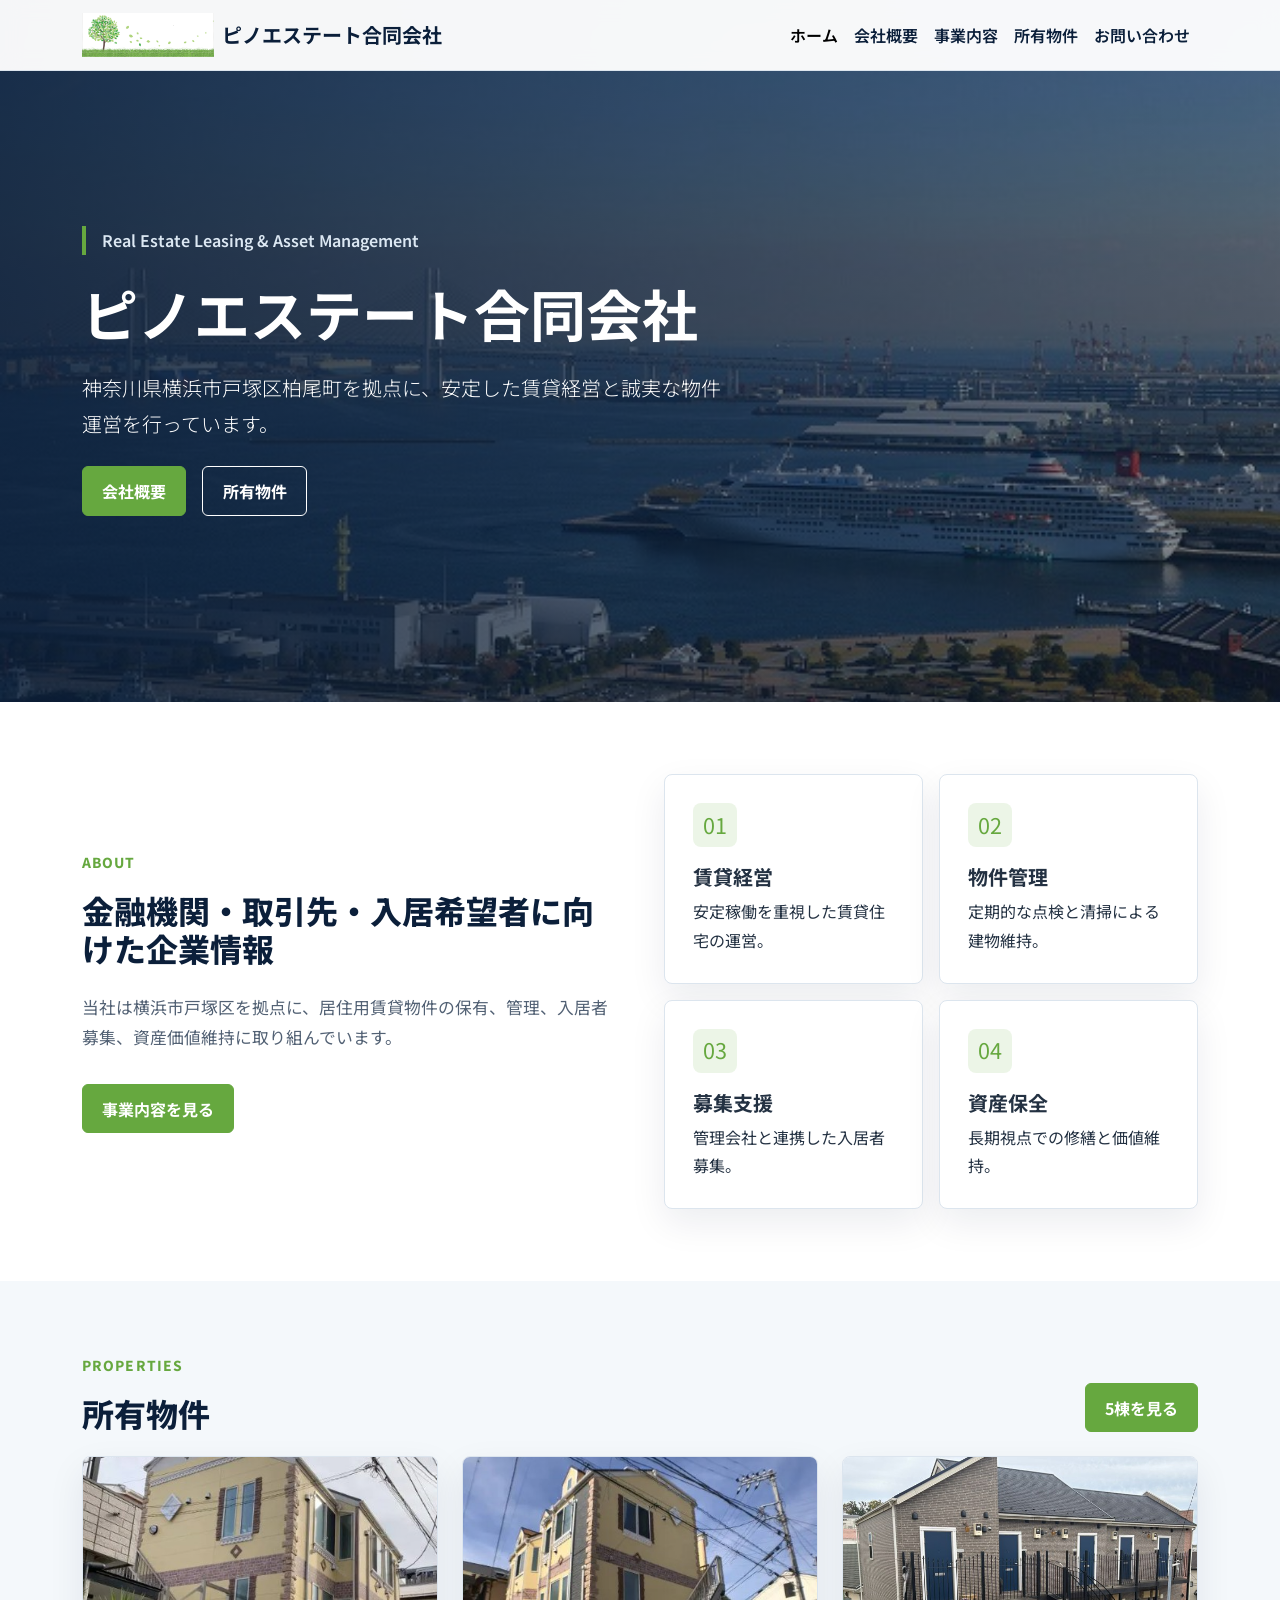
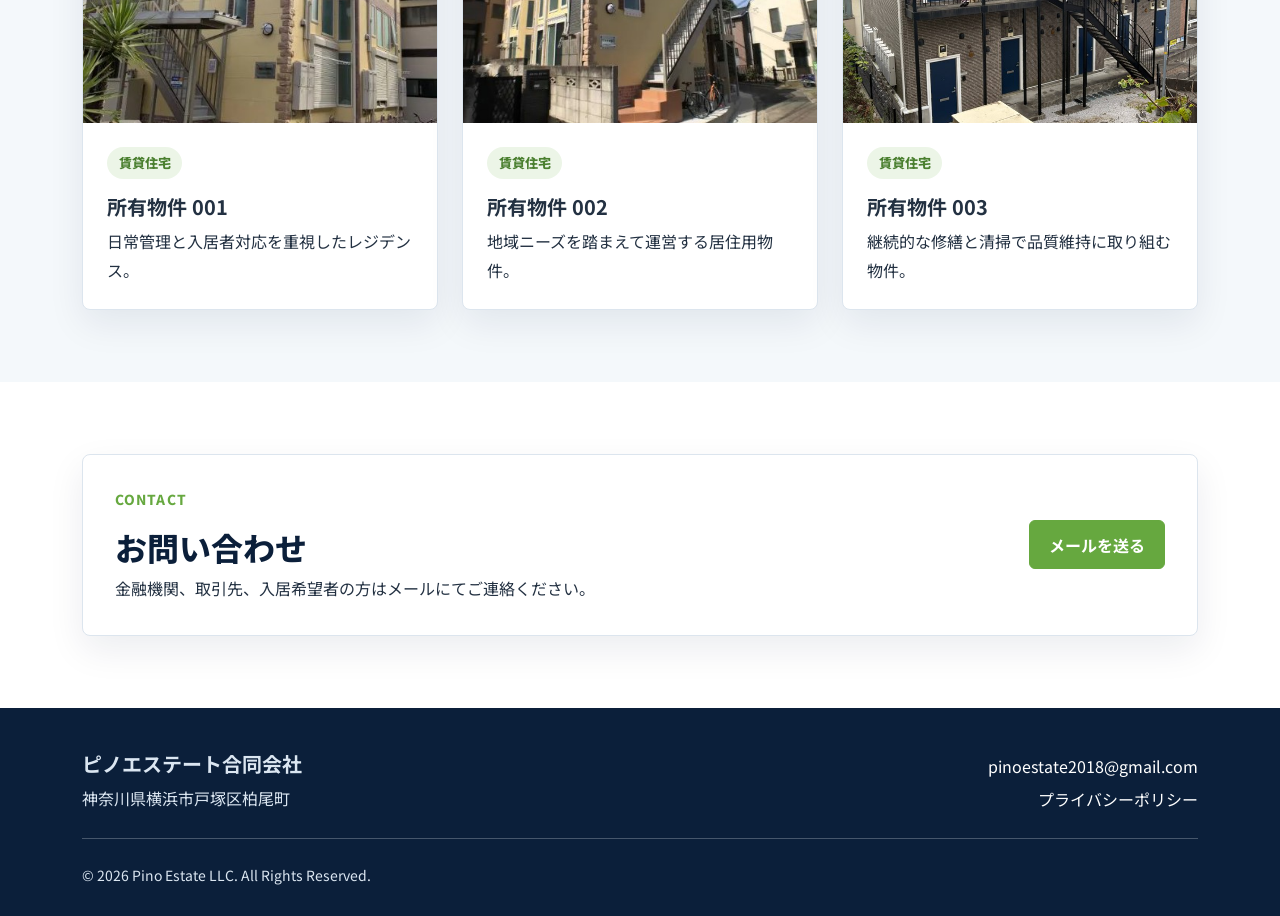
==== commit 5ed5ded6: "Add files via upload" ====
--- a/index.html
+++ b/index.html
@@ -129,7 +129,7 @@
               <div class="property-card-body">
                 <span class="property-status">賃貸住宅</span>
                 <h3 class="h5 fw-bold mt-3">所有物件 002</h3>
-                <p class="mb-0">継続的な修繕と清掃で品質維持に取り組む物件。</p>
+                <p class="mb-0">地域ニーズを踏まえて運営する居住用物件。</p>
               </div>
             </article>
           </div>
@@ -139,7 +139,7 @@
               <div class="property-card-body">
                 <span class="property-status">賃貸住宅</span>
                 <h3 class="h5 fw-bold mt-3">所有物件 003</h3>
-                <p class="mb-0">地域ニーズを踏まえて運営する居住用物件。</p>
+                <p class="mb-0">継続的な修繕と清掃で品質維持に取り組む物件。</p>
               </div>
             </article>
           </div>
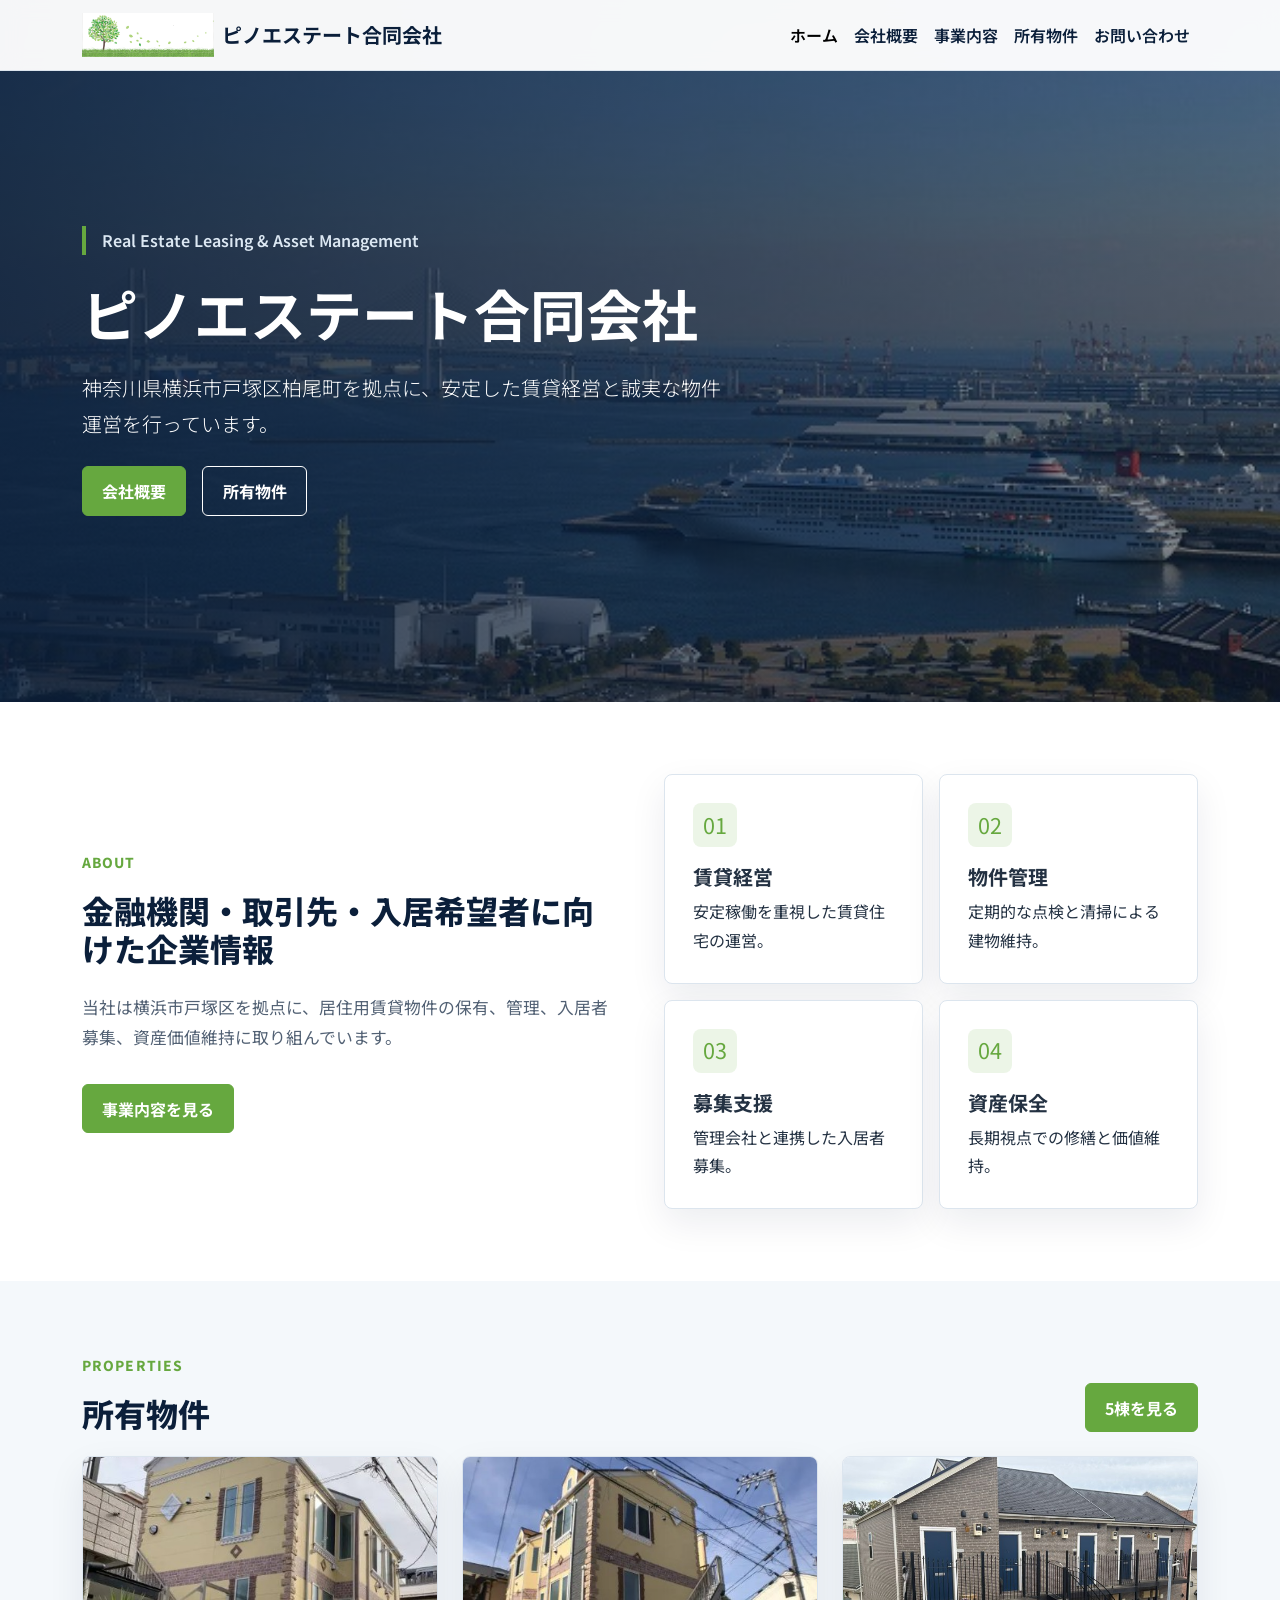
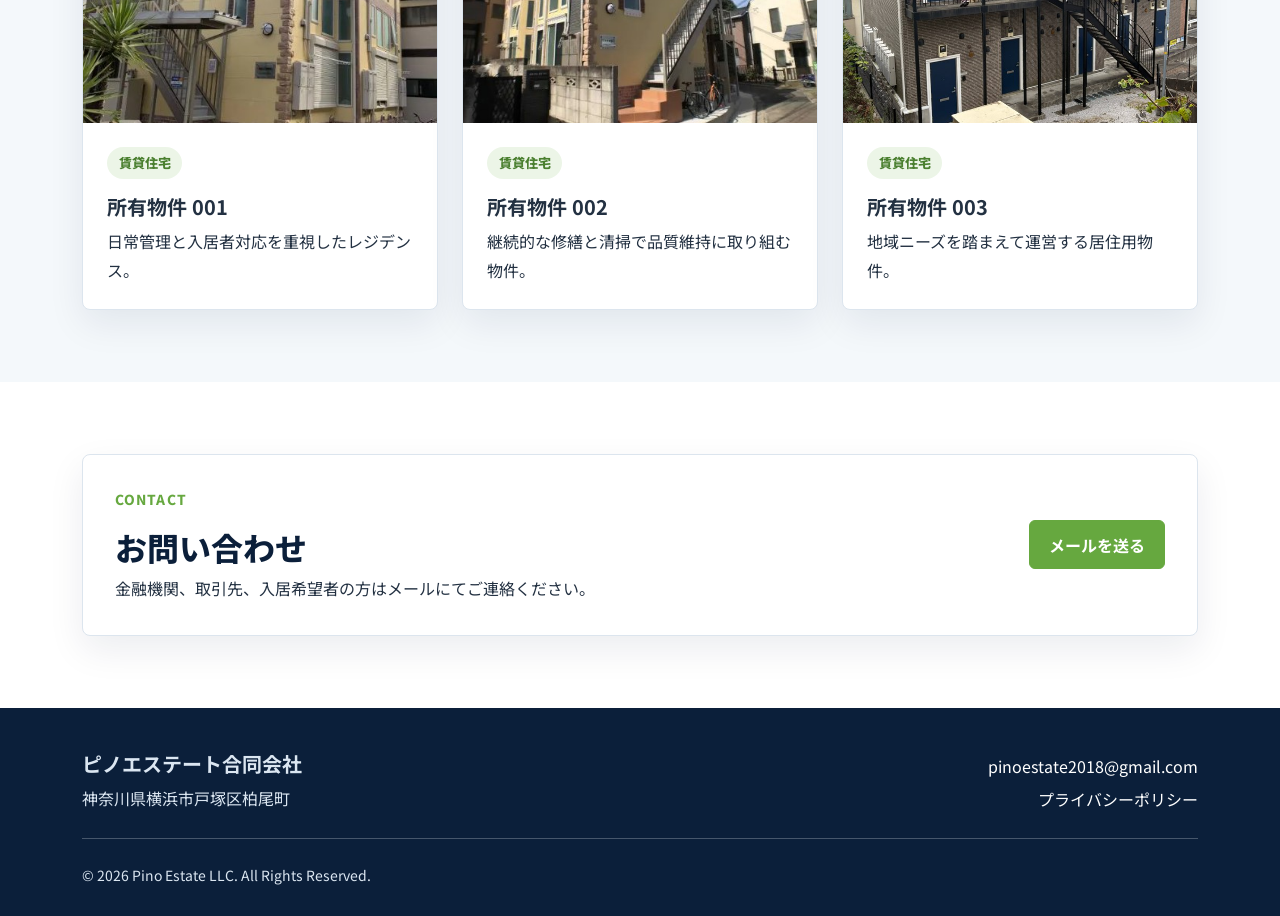
==== commit 296c5503: "Update index.html" ====
--- a/index.html
+++ b/index.html
@@ -129,7 +129,7 @@
               <div class="property-card-body">
                 <span class="property-status">賃貸住宅</span>
                 <h3 class="h5 fw-bold mt-3">所有物件 002</h3>
-                <p class="mb-0">地域ニーズを踏まえて運営する居住用物件。</p>
+                <p class="mb-0">継続的な修繕と清掃で品質維持に取り組む物件。</p>
               </div>
             </article>
           </div>
@@ -139,7 +139,7 @@
               <div class="property-card-body">
                 <span class="property-status">賃貸住宅</span>
                 <h3 class="h5 fw-bold mt-3">所有物件 003</h3>
-                <p class="mb-0">継続的な修繕と清掃で品質維持に取り組む物件。</p>
+                <p class="mb-0">地域ニーズを踏まえて運営する居住用物件。</p>
               </div>
             </article>
           </div>
